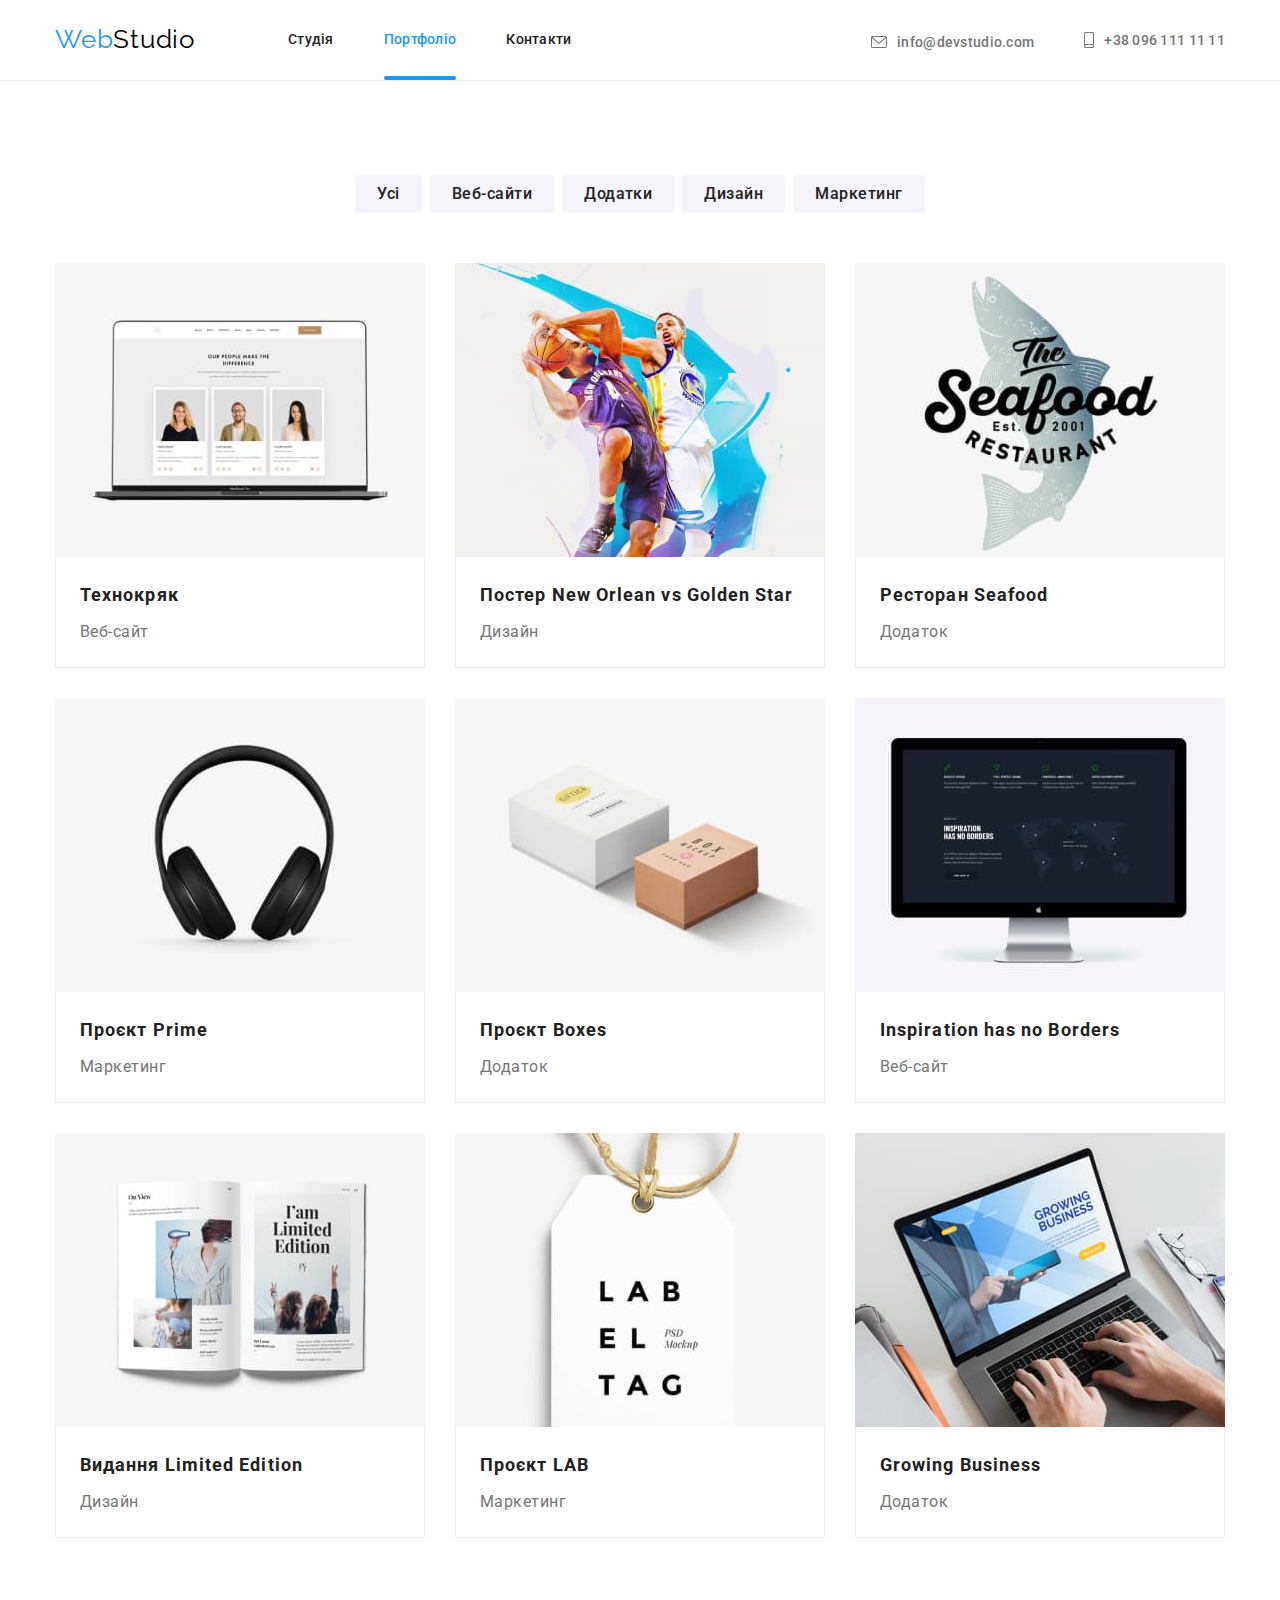
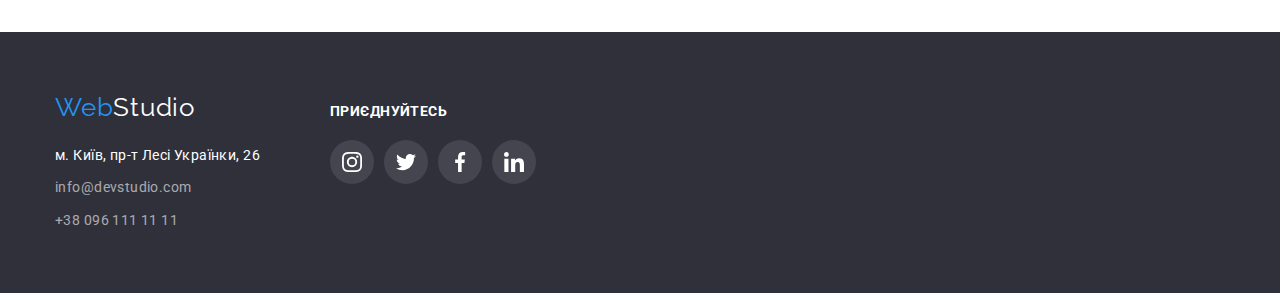
==== portfolio.html @ b08f2626 "Initial commit" ====
<!DOCTYPE html>
<html lang="uk">
  <head>
    <meta charset="UTF-8" />
    <meta http-equiv="X-UA-Compatible" content="IE=edge" />
    <meta name="viewport" content="width=device-width, initial-scale=1.0" />
    <title>Document</title>
    <link rel="preconnect" href="https://fonts.googleapis.com" />
    <link rel="preconnect" href="https://fonts.gstatic.com" crossorigin />
    <link rel="stylesheet" href="https://cdnjs.cloudflare.com/ajax/libs/modern-normalize/1.1.0/modern-normalize.min.css">
    <link
      href="https://fonts.googleapis.com/css2?family=Montserrat:wght@400;700&family=Raleway:wght@700&family=Roboto:wght@400;500;700;900&display=swap"
      rel="stylesheet"
    />
    <link rel="stylesheet" href="./css/styles.css" />
  </head>
  <body>
    <header class="header">
      <!-- Логотип текстом -->
      <div class="header-container container">
    
        <!-- Меню -->
        <nav class="nav-panel">
          <a href="./index.html" class="logo header-logo">Web<span class="studio-black">Studio</span></a>
          <ul class="site-nav">
            <li class="item">
              <a href="./index.html" class="link"><span>Студія</span></a>
            </li>
            <li class="item"><a href="./portfolio.html" class="link current">Портфоліо</a></li>
            <li class="item"><a href="Контакти" class="link">Контакти</a></li>
          </ul>
        </nav>
    
    
        <!-- Контакти -->
        <ul class="site-contacts">
          <li class="item">
            <a href="mailto:info@devstudio.com" class="contact link"><svg class="icon-contacts" width="16" height="12">
                <use href="./images/symbol-defs.svg#icon-envelope"></use>
              </svg>info@devstudio.com</a>
          </li>
          <li class="nav-item">
            <a href="tel:+380961111111" class="contact link">
              <svg class="icon-contacts" width="10" height="16">
                <use href="./images/symbol-defs.svg#icon-smartphone"></use>
              </svg>
              +38 096 111 11 11</a>
          </li>
        </ul>
      </div>
    </header>

    <main>
      <section class="section">
        <div class="container">
        <h1 class="visually-hidden">Наші роботи</h1>

        <!-- Кнопки -->
        <ul class="buttons list">
          <li class="item"><button type="button" class="btn">Усі</button></li>
          <li class="item"><button type="button" class="btn">Веб-сайти</button></li>
          <li class="item"><button type="button" class="btn">Додатки</button></li>
          <li class="item"><button type="button" class="btn">Дизайн</button></li>
          <li class="item"><button type="button" class="btn">Маркетинг</button></li>
        </ul>

        <!-- Приклади робіт -->
        <ul class="examples list">
          <li class="item">  
            <a href="Веб-сайт" class="decoration">
              <img
                src="./images/img-5.jpg"
                alt="Веб-сайт"
                width="370"
                height="294"/>
                <div class="overlay">
                <p class="overlay-text">Ресурс пропонує комплексні пропозиції з різним рівнем функціоналу та сервісів. 
                  Все це дозволить відвідувачу отримати вичерпні відомості про компанію чи 
                  приватну особу.</p>
                </div>
              <div class="wrapper">
              <h2 class="portfolio-title">Технокряк</h2>
              <p class="portfolio-text">Веб-сайт</p></div></a>
          </li>

          <li class="item">
            <a href="Дизайн" class="decoration">
              <img
                src="./images/img-6.jpg"
                alt="Дизайн"
                width="370"
                height="294"
              />
              <div class="overlay">
                <p class="overlay-text">Ресурс пропонує комплексні пропозиції з різним рівнем функціоналу та сервісів.
                  Все це дозволить відвідувачу отримати вичерпні відомості про компанію чи
                  приватну особу.</p>
              </div>
              <div class="wrapper">
              <h2 class="portfolio-title">Постер New Orlean vs Golden Star</h2>
              <p class="portfolio-text">Дизайн</p></div></a
            >
          </li>
          <li class="item">
            <a href="Додаток" class="decoration">
              <img
                src="./images/img-7.jpg"
                alt="Додаток"
                width="370"
                height="294"
              />
              <div class="overlay">
                <p class="overlay-text">Ресурс пропонує комплексні пропозиції з різним рівнем функціоналу та сервісів.
                  Все це дозволить відвідувачу отримати вичерпні відомості про компанію чи
                  приватну особу.</p>
              </div>
              <div class="wrapper">
              <h2 class="portfolio-title">Ресторан Seafood</h2>
              <p class="portfolio-text">Додаток</p></div></a
            >
          </li>
          <li class="item">
            <a href="Маркетинг" class="decoration">
              <img
                src="./images/img-8.jpg"
                alt="Маркетинг"
                width="370"
                height="294"
              />
              <div class="overlay">
                <p class="overlay-text">Ресурс пропонує комплексні пропозиції з різним рівнем функціоналу та сервісів.
                  Все це дозволить відвідувачу отримати вичерпні відомості про компанію чи
                  приватну особу.</p>
              </div>
              <div class="wrapper">
              <h2 class="portfolio-title">Проєкт Prime</h2>
              <p class="portfolio-text">Маркетинг</p></div></a
            >
          </li>
          <li class="item">
            <a href="Проєкт" class="decoration">
              <img
                src="./images/img-9.jpg"
                alt="Додаток"
                width="370"
                height="294"
              />
              <div class="overlay">
                <p class="overlay-text">Ресурс пропонує комплексні пропозиції з різним рівнем функціоналу та сервісів.
                  Все це дозволить відвідувачу отримати вичерпні відомості про компанію чи
                  приватну особу.</p>
              </div>
              <div class="wrapper">
              <h2 class="portfolio-title">Проєкт Boxes</h2>
              <p class="portfolio-text">Додаток</p></div></a
            >
          </li>
          <li class="item">
            <a href="Веб-сайт" class="decoration">
              <img
                src="./images/img-10.jpg"
                alt="Веб-сайт"
                width="370"
                height="294"
              />
              <div class="overlay">
                <p class="overlay-text">Ресурс пропонує комплексні пропозиції з різним рівнем функціоналу та сервісів.
                  Все це дозволить відвідувачу отримати вичерпні відомості про компанію чи
                  приватну особу.</p>
              </div>
              <div class="wrapper">
              <h2 class="portfolio-title">Inspiration has no Borders</h2>
              <p class="portfolio-text">Веб-сайт</p></div></a
            >
          </li>
          <li class="item">
            <a href="Дизайн" class="decoration">
              <img
                src="./images/img-11.jpg"
                alt="Дизайн"
                width="370"
                height="294"
              />
              <div class="overlay">
                <p class="overlay-text">Ресурс пропонує комплексні пропозиції з різним рівнем функціоналу та сервісів.
                  Все це дозволить відвідувачу отримати вичерпні відомості про компанію чи
                  приватну особу.</p>
              </div>
              <div class="wrapper">
              <h2 class="portfolio-title">Видання Limited Edition</h2>
              <p class="portfolio-text">Дизайн</p></div></a
            >
          </li>
          <li class="item">
            <a href="Маркетинг" class="decoration">
              <img
                src="./images/img-12.jpg"
                alt="Маркетинг"
                width="370"
                height="294"
              />
              <div class="overlay">
                <p class="overlay-text">Ресурс пропонує комплексні пропозиції з різним рівнем функціоналу та сервісів.
                  Все це дозволить відвідувачу отримати вичерпні відомості про компанію чи
                  приватну особу.</p>
              </div>
              <div class="wrapper">
              <h2 class="portfolio-title">Проєкт LAB</h2>
              <p class="portfolio-text">Маркетинг</p></div></a
            >
          </li>
          <li class="item">
            <a href="Додаток" class="decoration">
              <img
                src="./images/img-13.jpg"
                alt="Додаток"
                width="370"
                height="294"
              />
              <div class="overlay">
                <p class="overlay-text">Ресурс пропонує комплексні пропозиції з різним рівнем функціоналу та сервісів.
                  Все це дозволить відвідувачу отримати вичерпні відомості про компанію чи
                  приватну особу.</p>
              </div>
              <div class="wrapper">
              <h2 class="portfolio-title">Growing Business</h2>
              <p class="portfolio-text">Додаток</p></div></a>
          </li>
        </ul>
        </div>
      </section>
    </main>

<footer class="footer">
  <div class="footer-container container">

    <!-- Адреса та контакти -->
    <div class="adress-container">
      <a href="./index.html" class="logo">Web<span class="studio-white">Studio</span></a>
      <address>
        <ul class="footer-address">
          <li class="item">
            <a href="https://goo.gl/maps/tnvbLbT5n7H7hsr3A" target="_blank" rel="noreferrer noopener" class="address">м.
              Київ, пр-т Лесі Українки, 26</a>
          </li>
          <li class="item">
            <a href="mailto:info@devstudio.com" class="footer-contacts">info@devstudio.com</a>
          </li>
          <li class="item">
            <a href="tel:+380961111111" class="footer-contacts">+38 096 111 11 11</a>
          </li>
        </ul>
      </address>
    </div>
    <div class="footer-socials">
      <h3 class="footer-title title">приєднуйтесь</h3>
      <ul class="item-icon">
        <li><a class="icon-link" href="https://www.instagram.com" target="_blank" rel="noreferrer noopener">
            <svg class="icon" width="20" height="20">
              <use href="./images/symbol-defs.svg#icon-instagram"></use>
            </svg></a></li>
        <li><a class="icon-link" href="https://twitter.com">
            <svg class="icon" width="20" height="20">
              <use href="./images/symbol-defs.svg#icon-twitter"></use>
            </svg></a></li>
        <li><a class="icon-link" href="https://www.facebook.com"><svg class="icon" width="20" height="20">
              <use href="./images/symbol-defs.svg#icon-facebook"></use>
            </svg></a></li>
        <li><a class="icon-link" href="https://ua.linkedin.com"><svg class="icon" width="20" height="20">
              <use href="./images/symbol-defs.svg#icon-linkedin"></use>
            </svg></a></li>
      </ul>
    </div>
  </div>
</footer>
</body>
</html>
---- css/styles.css ----
:root {
  /* Кольори */
  --primary-text-color: #212121;
  --ordinary-text-color: #757575;
  --accent-color: #2196f3;
  --back-color: #ffffff;
  --studio-black: #000000;
  --back-section-color: #2f303a;
  --footer-contact-color: rgba(255, 255, 255, 0.6);
  --button-color: #f5f4fa;
  --wrapper-color: #eeeeee;
  --hero-button-bgcolor: #188ce8;
  --icons-color: #afb1b8;
  --text-area: rgba(117, 117, 117, 0.5);

  /* Анімація */
  --animation-orinary: 250ms;
  --cubic-ordinary: cubic-bezier(0.4, 0, 0.2, 1);
}

body {
  background-color: var(--back-color);
  color: var(--primary-text-color);
  font-family: Roboto, sans-serif;
  /* margin: 0; */
}

.container {
  width: 1200px;
  padding: 0 15px;
  margin: 0 auto;
}

/* Анулювання */

a {
  text-decoration: none;
  color: inherit;
}

ul,
ol {
  list-style: none;
  margin: 0;
  padding: 0;
}

img {
  display: block;
  max-width: 100%;
  height: auto;
}

button {
  font: inherit;
  border: none;
  padding: 0;
  background-color: transparent;
  cursor: pointer;
}

h1,
h2,
h3 {
  margin: 0;
}

p {
  margin: 0;
}

textarea {
  resize: none;
}

/* Хедер */

.header {
  border-bottom: 1px solid #ececec;
}

.header-container {
  display: flex;
  align-items: center;
}

.nav-panel {
  display: flex;
}

.link {
  display: block;
}

.site-contacts .link {
  display: flex;
  align-items: center;
}

.icon-contacts {
  fill: currentColor;
  margin-right: 10px;
}

/* Лого */

.logo {
  color: var(--accent-color);

  font-family: Raleway, sans-serif;
  font-size: 26px;
  line-height: 1.2;
  letter-spacing: 0.03em;

  text-decoration: none;
}

.header-logo {
  display: inline-block;
  padding-top: 24px;
  padding-bottom: 25px;
  margin-right: 93px;
}

.studio-black {
  color: var(--studio-black);
}

.studio-white {
  color: var(--back-color);
}

/* Меню */

.site-nav {
  display: flex;
}

.site-nav .link {
  position: relative;

  color: var(--primary-text-color);
  padding-top: 32px;
  padding-bottom: 32px;

  font-weight: 500;
  font-size: 14px;
  line-height: 1.14;
  letter-spacing: 0.02em;
  text-decoration: none;

  transition: color var(--animation-orinary) var(--cubic-ordinary);
}

.site-nav .link:hover,
.site-nav .link:focus {
  color: var(--accent-color);
}

.site-nav .link.current {
  color: var(--accent-color);
}

.nav-panel .link.current::after {
  content: "";

  position: absolute;

  display: block;
  width: 100%;
  height: 4px;
  background: #2196f3;
  border-radius: 2px;

  bottom: 0;
}

/* Контакти */

.site-contacts {
  display: flex;
  margin-left: auto;
  align-items: baseline;
  justify-content: center;
}

.site-contacts .link {
  padding-top: 32px;
  padding-bottom: 32px;
}

.site-nav .item:not(:last-child),
.site-contacts .item:not(:last-child) {
  margin-right: 50px;
}

.site-contacts .contact {
  color: var(--ordinary-text-color);
  text-decoration: none;

  font-weight: 500;
  font-size: 14px;
  line-height: 1.14px;
  letter-spacing: 0.02em;

  transition: color var(--animation-orinary) var(--cubic-ordinary);
}

.site-contacts .contact:hover,
.site-contacts .contact:focus {
  color: var(--accent-color);
}

/* Заголовки */

.features .title {
  color: var(--primary-text-color);
}

.section-title {
  font-size: 36px;
  line-height: 1.17;
  text-align: center;
  letter-spacing: 0.03em;

  margin-bottom: 50px;
}

.portfolio-title {
  color: var(--primary-text-color);
  font-size: 18px;
  line-height: 2;
  letter-spacing: 0.06em;
  margin-bottom: 4px;
}

.hero-title {
  color: var(--back-color);
  width: 696px;

  font-weight: 900;
  font-size: 44px;
  line-height: 1.36;
  letter-spacing: 0.06em;
  text-transform: uppercase;

  margin-left: auto;
  margin-right: auto;
  margin-bottom: 30px;
}

.feature-list .title,
.footer-socials .title,
.subscribe .title {
  font-size: 14px;
  line-height: 1.14;
  letter-spacing: 0.03em;
  text-transform: uppercase;

  margin-bottom: 10px;
}

.feature-list {
  display: flex;
}

/* Секції */

.advantages {
  padding-bottom: 47px;
}

.section {
  padding-top: 94px;
  padding-bottom: 94px;
}

/* Текст */

.main-text {
  color: var(--ordinary-text-color);

  font-size: 14px;
  line-height: calc(24 / 14);
  letter-spacing: 0.03em;
}

.promotion-text {
  color: var(--ordinary-text-color);

  font-size: 16px;
  line-height: 1.88;
  text-align: center;
  letter-spacing: 0.03em;

  margin-bottom: 16px;
}

.name-text {
  font-weight: 500;
  font-size: 16px;
  line-height: 1.19;
  text-align: center;
  letter-spacing: 0.03em;

  margin-bottom: 10px;
}

.hero-text {
  background-color: var(--back-section-color);
  text-align: center;
  padding: 200px 0;
}

.portfolio-text {
  color: var(--ordinary-text-color);

  font-size: 16px;
  line-height: 1.88;
  letter-spacing: 0.03em;
}

.visually-hidden {
  position: absolute;
  white-space: nowrap;
  width: 1px;
  height: 1px;
  overflow: hidden;
  border: 0;
  padding: 0;
  clip: rect(0 0 0 0);
  clip-path: inset(50%);
  margin: -1px;
}

/* Кнопки  */

.hero-button {
  color: var(--back-color);

  background-color: var(--accent-color);
  font-family: inherit;
  font-weight: 700;
  font-size: 16px;
  line-height: 1.88;
  letter-spacing: 0.06em;

  cursor: pointer;
  border-radius: 4px;
  padding: 10px 32px;

  filter: drop-shadow(0px 4px 4px rgba(0, 0, 0, 0.25));

  transition: background-color var(--animation-orinary) var(--cubic-ordinary);
}

.buttons .btn {
  color: var(--primary-text-color);
  background-color: var(--button-color);

  font-family: "Roboto";
  font-weight: 500;
  font-size: 16px;
  line-height: 1.63;
  text-align: center;
  letter-spacing: 0.03em;

  cursor: pointer;
  padding: 6px 22px;
  border-radius: 4px;

  transition: color var(--animation-orinary) var(--cubic-ordinary),
    background-color var(--animation-orinary) var(--cubic-ordinary),
    box-shadow var(--animation-orinary) var(--cubic-ordinary);
}

.buttons .btn:hover,
.buttons .btn:focus {
  color: var(--back-color);
  background-color: var(--accent-color);
  box-shadow: 0px 3px 1px rgba(0, 0, 0, 0.1), 0px 1px 2px rgba(0, 0, 0, 0.08),
    0px 2px 2px rgba(0, 0, 0, 0.12);
}

.buttons {
  display: flex;
  justify-content: center;
  margin-bottom: 50px;
}

.buttons .item:not(:last-child) {
  margin-right: 8px;
}

.hero-button:hover,
.hero-button:focus {
  background-color: var(--hero-button-bgcolor);
}

/* overlay */
.hero {
  height: 600px;
  max-width: 1600px;
  margin-left: auto;
  margin-right: auto;
  background-image: linear-gradient(
      rgba(47, 48, 58, 0.4),
      rgba(47, 48, 58, 0.4)
    ),
    url("../images/hero-background.jpg");
  background-repeat: no-repeat;
  background-size: cover;
  background-position: center;
  background-color: var(--back-section-color);
}

/* Переваги */

.feature-list .item:not(:last-child) {
  margin-right: 30px;
}

.feature-list .item {
  width: 270px;
}

.icons-wrapper {
  display: flex;
  justify-content: center;
  align-items: center;

  width: 270px;
  height: 120px;

  margin-bottom: 30px;
  background-color: var(--button-color);
  border-radius: 4px;
}

/* Діяльність */

.activity {
  display: flex;
  padding-top: 0;
}

.activity .item:not(:last-child) {
  margin-right: 30px;
}

.activity .item {
  position: relative;
  width: 370px;
  height: 294px;
}

.activity .title {
  display: block;
  position: absolute;
  width: 100%;
  bottom: 0;

  padding-top: 27px;
  padding-bottom: 27px;
  margin-bottom: 0;

  color: var(--back-color);
  background: rgba(47, 48, 58, 0.8);

  font-size: 14px;
  text-align: center;
  text-transform: uppercase;
}

/* Команда */

.our-team {
  background-color: var(--button-color);
}

.employee {
  background-color: var(--back-color);
  box-shadow: 0px 1px 3px rgba(0, 0, 0, 0.12), 0px 1px 1px rgba(0, 0, 0, 0.14),
    0px 2px 1px rgba(0, 0, 0, 0.2);
}

.team-list {
  display: flex;
}

.team-list .employee:not(:last-child) {
  margin-right: 30px;
}

.cards-bottom {
  padding-top: 30px;
  padding-bottom: 30px;
}

.item-icon {
  display: flex;
  max-width: 270px;
  gap: 10px;
  justify-content: center;
  align-items: center;
}

.icon {
  fill: var(--icons-color);
  transition: fill var(--animation-orinary) var(--cubic-ordinary);
}

.icon-link:hover,
.icon-link:focus {
  background-color: var(--accent-color);
}

.icon-link:hover > .icon,
.icon-link:focus > .icon {
  fill: var(--back-color);
}

.icon-link {
  width: 44px;
  height: 44px;
  border-radius: 50%;
  display: flex;
  align-items: center;
  justify-content: center;

  transition: background-color var(--animation-orinary) var(--cubic-ordinary);
}

/* Приклади робіт  */

.examples {
  display: flex;
  flex-wrap: wrap;
  gap: 30px;
}

.examples .item {
  flex-basis: calc((100% - 60px) / 3);
}

.wrapper {
  z-index: 10;
  position: relative;
  background: white;

  padding: 20px 24px;
  border-right: 1px solid var(--wrapper-color);
  border-bottom: 1px solid var(--wrapper-color);
  border-left: 1px solid var(--wrapper-color);
}

.decoration {
  position: relative;
  overflow: hidden;
  display: block;
  outline: transparent;

  transition-property: transform, box-shadow;
  transition-timing-function: var(--cubic-ordinary);
  transition-duration: var(--animation-orinary);
}

.decoration:hover,
.decoration:focus {
  box-shadow: 0px 1px 1px rgba(0, 0, 0, 0.12), 0px 4px 4px rgba(0, 0, 0, 0.06),
    1px 4px 6px rgba(0, 0, 0, 0.16);
}

.overlay {
  position: absolute;

  top: 0;
  left: 0;
  width: 100%;
  height: 100%;

  background: rgba(33, 150, 243, 0.9);
  padding: 63px 24px;

  transform: translateY(100%);
  transition: transform var(--animation-orinary) var(--cubic-ordinary);
}

.decoration:hover .overlay,
.decoration:focus .overlay {
  transform: translateY(0);
}

.overlay-text {
  font-size: 18px;
  line-height: 1.56;
  letter-spacing: 0.03em;
  color: #ffffff;
}

/* Наші клієнти */

.regular-customers {
  display: flex;
  justify-content: center;
  gap: 30px;
}

.clients-link {
  display: flex;
  justify-content: center;
  align-items: center;
  width: 170px;
  height: 92px;

  border: solid 1px var(--icons-color);
  border-radius: 4px;

  outline: transparent;

  transition: border-color var(--animation-orinary) var(--cubic-ordinary);
}

.clients-link:hover,
.clients-link:focus {
  border-color: var(--accent-color);
}

.clients-link:hover > .icon,
.clients-link:focus > .icon {
  fill: var(--accent-color);
}

/* Футер */

.footer {
  padding-top: 60px;
  padding-bottom: 60px;
  background-color: var(--back-section-color);
}

.address {
  color: var(--back-color);

  font-style: normal;
  font-size: 14px;
  line-height: 1.7;
  letter-spacing: 0.03em;

  text-decoration: none;
}

.footer-contacts {
  color: var(--footer-contact-color);

  font-style: normal;
  font-size: 14px;
  line-height: 1.7;
  letter-spacing: 0.03em;

  text-decoration: none;
  transition: color var(--animation-orinary) var(--cubic-ordinary);
}

.footer-contacts:hover,
.footer-contacts:focus {
  color: var(--accent-color);
}

.footer .logo {
  display: inline-block;
  margin-bottom: 20px;
}

.footer-address .item:not(:last-child) {
  margin-bottom: 9px;
}
.footer-container {
  display: flex;
  align-items: baseline;
}

.adress-container {
  margin-right: 70px;
}

.footer .title {
  color: var(--back-color);
  margin-bottom: 20px;
}

.footer .item-icon {
  display: flex;
}

.footer .item-icon:not(:last-child) {
  margin-right: 10px;
}

.footer-socials .icon-link {
  border-radius: 50%;
  background: rgba(255, 255, 255, 0.1);
}

.footer-socials .icon {
  fill: var(--back-color);
}
.footer-socials .icon-link:hover,
.footer-socials .icon-link:focus {
  background-color: var(--accent-color);
}

/* Модальне вікно */

.backdrop {
  position: fixed;
  top: 0;
  left: 0;
  width: 100%;
  height: 100%;

  transition: opacity var(--animation-orinary),
    visibility var(--animation-orinary);

  background-color: rgba(0, 0, 0, 0.5);
}

.backdrop.is-hidden {
  opacity: 0;
  visibility: hidden;
  pointer-events: none;
}

.modal {
  position: absolute;
  top: 50%;
  left: 50%;
  transform: translateX(-50%) translateY(-50%);
  padding: 40px;

  width: 528px;
  height: 581px;
  background-color: var(--back-color);
  box-shadow: 0px 1px 3px rgba(0, 0, 0, 0.12), 0px 1px 1px rgba(0, 0, 0, 0.14),
    0px 2px 1px rgba(0, 0, 0, 0.2);
  border-radius: 4px;

  transition: opacity var(--animation-orinary) ease-in var(--animation-orinary),
    transform 400ms ease-in var(--animation-orinary);
}

.backdrop.is-hidden .modal {
  opacity: 0;
  transform: translateX(-50%) translateY(-50%);
}

.modal-close {
  transition: fill var(--animation-orinary) var(--cubic-ordinary);
}

.modal-close:hover,
.modal-close:focus {
  fill: var(--accent-color);
}

.modal-btn {
  position: absolute;
  top: 8px;
  right: 8px;

  display: flex;
  align-items: center;
  justify-content: center;

  width: 30px;
  height: 30px;
  padding: 0;

  border: 1px solid rgba(0, 0, 0, 0.1);
  border-radius: 50%;
  background-color: transparent;
}

.modal-title {
  display: block;
  font-weight: 700;
  font-size: 20px;
  line-height: calc(23 / 20);
  text-align: center;
  letter-spacing: 0.03em;

  margin-bottom: 12px;
}

.modal-label {
  display: flex;
  flex-direction: column;
  gap: 4px;
  position: relative;
}

.modal-label:not(:last-child) {
  margin-bottom: 10px;
}

.modal-label > input,
.modal-label > textarea {
  border: 1px solid rgba(33, 33, 33, 0.2);
  border-radius: 4px;
}

.modal-label > input {
  position: relative;
  padding-top: 10px;
  padding-bottom: 10px;
  padding-left: 34px;
  padding-right: 4px;

  transition: border-color var(--animation-orinary) var(--cubic-ordinary),
    fill var(--animation-orinary) var(--cubic-ordinary);
}

.modal-comment {
  font-size: 12px;
  line-height: calc(14 / 12);
  letter-spacing: 0.01em;
  color: var(--ordinary-text-color);
}

.modal-label > textarea::placeholder {
  font-size: 12px;
  line-height: calc(14 / 12);
  letter-spacing: 0.01em;

  color: var(--text-area);
}

.modal-label > textarea {
  padding: 12px 16px;
  width: 100%;
  height: 120px;
  margin-bottom: 20px;

  transition: border-color var(--animation-orinary) var(--cubic-ordinary);
}

.modal-icon {
  position: absolute;
  left: 12px;
  top: 50%;
  z-index: 10;

  transition: fill var(--animation-orinary) var(--cubic-ordinary);
}

.modal-label > input:hover,
.modal-label > input:focus {
  outline: transparent;
  border-color: var(--accent-color);
}

.modal-label > input:hover + .modal-icon,
.modal-label > input:focus + .modal-icon {
  fill: var(--accent-color);
}

.modal-label > textarea:hover,
.modal-label > textarea:focus {
  outline: transparent;
  border-color: var(--accent-color);
}

.modal-form-agreement {
  display: flex;
  justify-content: center;
  align-items: center;
  gap: 7px;
}

.modal-form-checkbox {
  appearance: none;
  width: 16px;
  height: 15px;
  color: var(--primary-text-color);

  border: 2px solid;
  border-radius: 2px;
  cursor: pointer;

  transition: color var(--animation-orinary) var(--cubic-ordinary),
    background-color var(--animation-orinary) var(--cubic-ordinary);
}

.modal-form-checkbox:checked {
  border-color: var(--accent-color);
  background-color: var(--accent-color);

  transition: border-color var(--animation-orinary) var(--cubic-ordinary),
    background-color var(--animation-orinary) var(--cubic-ordinary);
}

.modal-form-descr {
  color: var(--ordinary-text-color);
  font-size: 14px;
  line-height: calc(24 / 14);
  letter-spacing: 0.03em;
}

.modal-form-link {
  color: var(--accent-color);
  text-decoration: underline;
}

.checkbox-wrap {
  position: relative;
}

.checkbox-icon {
  position: absolute;
  top: 4px;
  left: 3px;
}

.modal-button {
  display: block;
  margin-left: auto;
  margin-right: auto;
  margin-top: 20px;
  padding-left: 52px;
  padding-right: 52px;
}

/* Підписатися */

.subscribe {
  margin-left: auto;
}

.subscribe-button {
  position: relative;
  padding-top: 10px;
  padding-bottom: 10px;
  padding-left: 28px;
  padding-right: 62px;
}

.subscribe-icon {
  position: absolute;
  top: 13px;
  left: 148px;
}

.email-line {
  padding: 15px 16px;
  outline: transparent;
  background-color: var(--back-section-color);

  width: 358px;
  height: 50px;

  border: 1px solid rgba(255, 255, 255, 0.3);
  filter: drop-shadow(0px 4px 4px rgba(0, 0, 0, 0.15));
  border-radius: 4px;

  margin-right: 12px;

  transition: border-color var(--animation-orinary) var(--cubic-ordinary);
}

.email-line:hover,
.email-line:focus {
  border-color: var(--accent-color);
  outline: 1px solid transparent;
  color: rgba(255, 255, 255, 0.6);
}
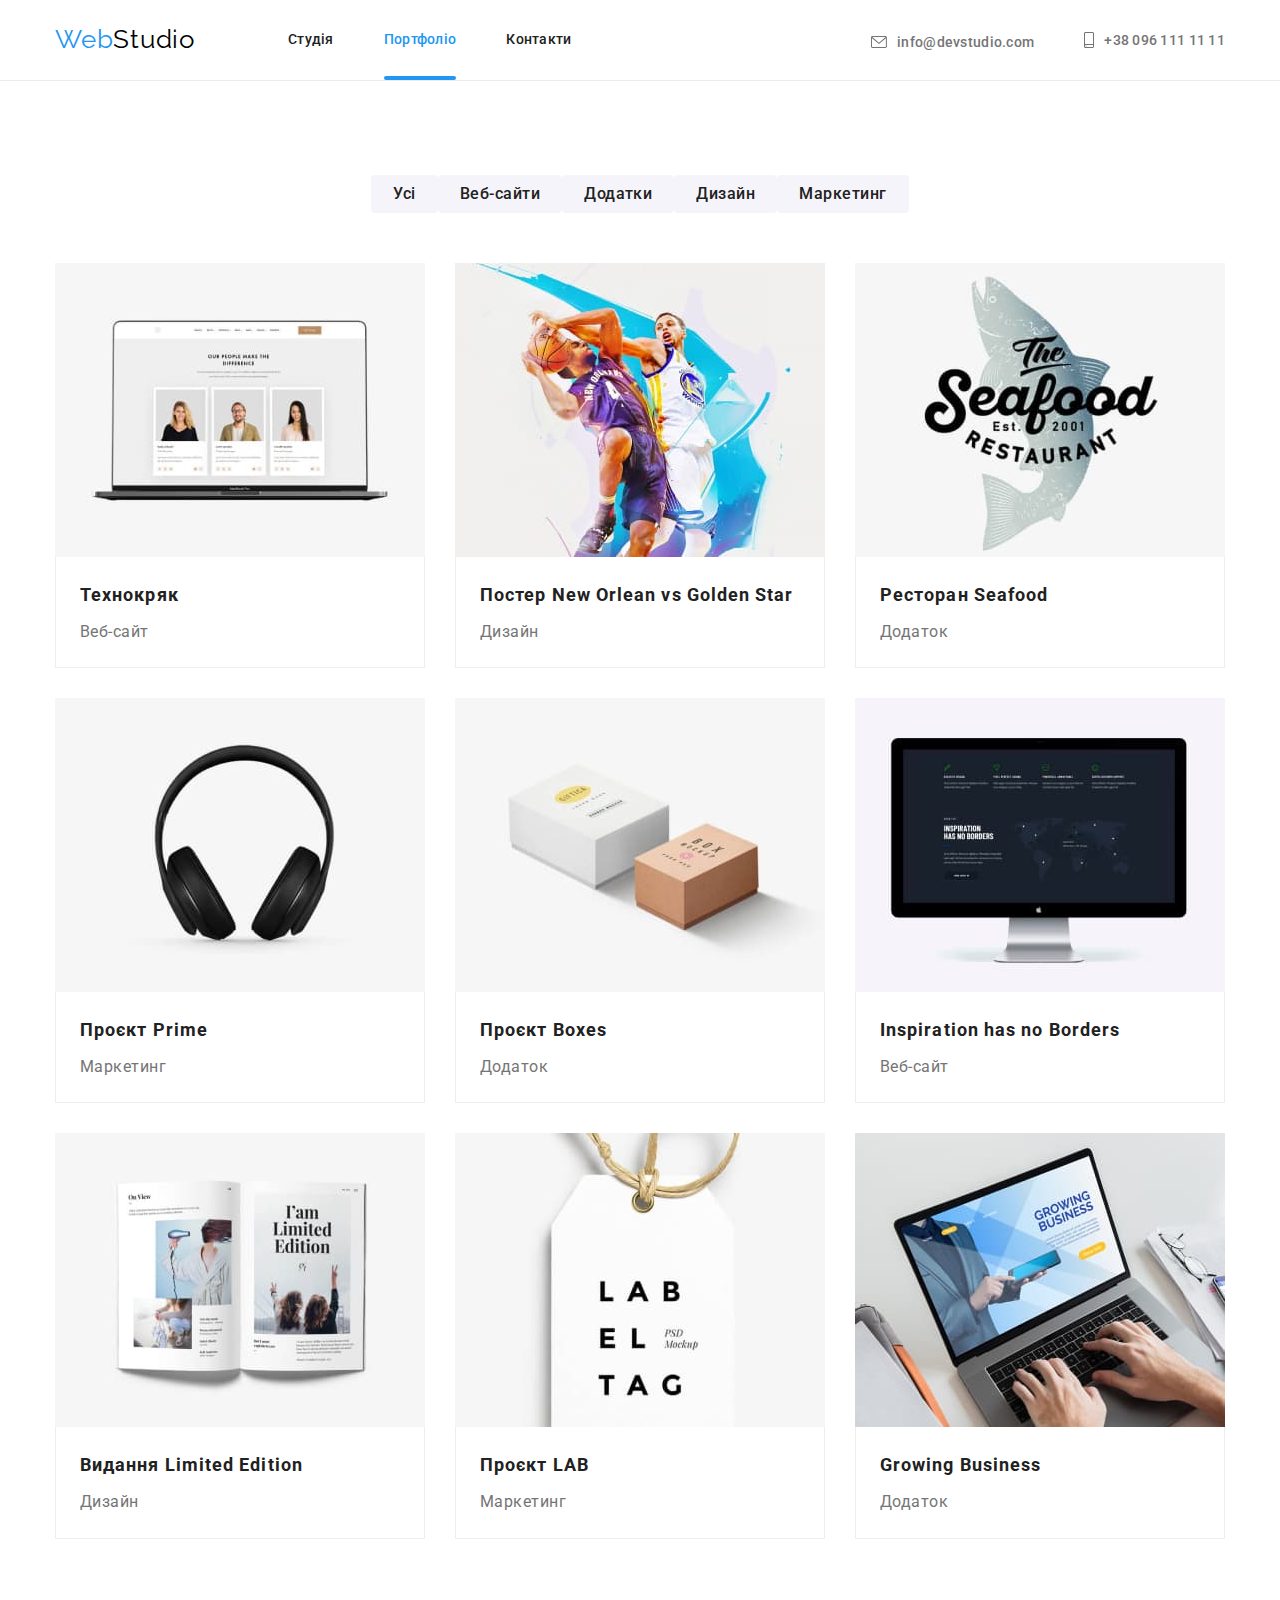
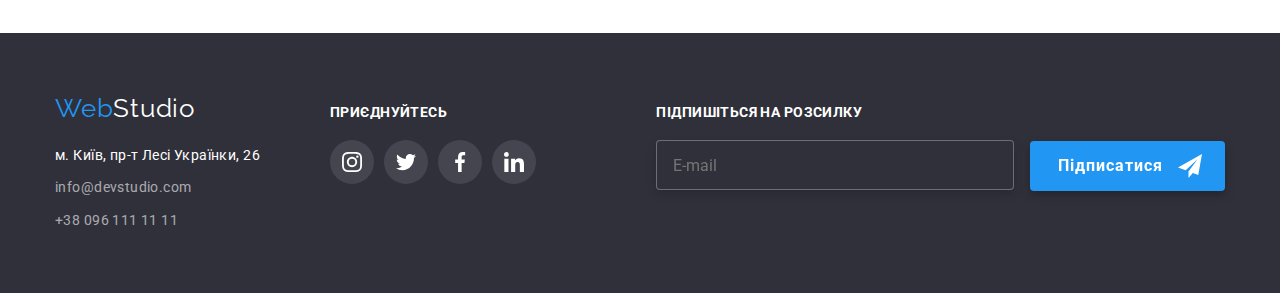
==== commit a577fca7: "drafthw7" ====
--- a/portfolio.html
+++ b/portfolio.html
@@ -17,38 +17,37 @@
   <body>
     <header class="header">
       <!-- Логотип текстом -->
-      <div class="header-container container">
+      <div class="header__container container">
     
-        <!-- Меню -->
-        <nav class="nav-panel">
-          <a href="./index.html" class="logo header-logo">Web<span class="studio-black">Studio</span></a>
-          <ul class="site-nav">
-            <li class="item">
-              <a href="./index.html" class="link"><span>Студія</span></a>
-            </li>
-            <li class="item"><a href="./portfolio.html" class="link current">Портфоліо</a></li>
-            <li class="item"><a href="Контакти" class="link">Контакти</a></li>
-          </ul>
-        </nav>
-    
-    
-        <!-- Контакти -->
-        <ul class="site-contacts">
-          <li class="item">
-            <a href="mailto:info@devstudio.com" class="contact link"><svg class="icon-contacts" width="16" height="12">
-                <use href="./images/symbol-defs.svg#icon-envelope"></use>
-              </svg>info@devstudio.com</a>
-          </li>
-          <li class="nav-item">
-            <a href="tel:+380961111111" class="contact link">
-              <svg class="icon-contacts" width="10" height="16">
-                <use href="./images/symbol-defs.svg#icon-smartphone"></use>
-              </svg>
-              +38 096 111 11 11</a>
-          </li>
-        </ul>
-      </div>
-    </header>
+  <!-- Меню -->
+     <nav class="nav">
+      <a href="./index.html" class="header__logo logo">Web<span class="logo__color">Studio</span></a>
+        <ul class="nav__list">
+         <li class="nav__item">
+          <a href="./index.html" class="nav__link"><span>Студія</span></a>
+          </li>
+          <li class="nav__item"><a href="./portfolio.html" class="nav__link nav__link--current">Портфоліо</a></li>
+         <li class="nav__item"><a href="Контакти" class="nav__link">Контакти</a></li>
+        </ul>
+      </nav>
+            
+            
+     <!-- Контакти -->
+      <ul class="nav__contacts">
+         <li class="nav__item">
+           <a href="mailto:info@devstudio.com" class="nav__link nav__link--text"><svg class="nav__icon" width="16" height="12">
+             <use href="./images/symbol-defs.svg#icon-envelope"></use>
+               </svg>info@devstudio.com</a>
+         </li>
+         <li class="nav-item">
+           <a href="tel:+380961111111" class="nav__link nav__link--text">
+             <svg class="nav__icon" width="10" height="16">
+              <use href="./images/symbol-defs.svg#icon-smartphone"></use></svg>
+                  +38 096 111 11 11</a>
+         </li>
+         </ul>
+         </div>
+         </header>
 
     <main>
       <section class="section">
@@ -233,25 +232,25 @@
 
 <footer class="footer">
   <div class="footer-container container">
-
     <!-- Адреса та контакти -->
     <div class="adress-container">
       <a href="./index.html" class="logo">Web<span class="studio-white">Studio</span></a>
       <address>
         <ul class="footer-address">
-          <li class="item">
+          <li class="nav__item">
             <a href="https://goo.gl/maps/tnvbLbT5n7H7hsr3A" target="_blank" rel="noreferrer noopener" class="address">м.
               Київ, пр-т Лесі Українки, 26</a>
           </li>
-          <li class="item">
+          <li class="nav__item">
             <a href="mailto:info@devstudio.com" class="footer-contacts">info@devstudio.com</a>
           </li>
-          <li class="item">
+          <li class="nav__item">
             <a href="tel:+380961111111" class="footer-contacts">+38 096 111 11 11</a>
           </li>
         </ul>
       </address>
     </div>
+
     <div class="footer-socials">
       <h3 class="footer-title title">приєднуйтесь</h3>
       <ul class="item-icon">
@@ -271,6 +270,17 @@
             </svg></a></li>
       </ul>
     </div>
+    <div class="subscribe">
+      <h3 class="title">Підпишіться на розсилку</h3>
+      <form>
+        <input class="email-line" type="email" placeholder="E-mail">
+        <button class="hero__button subscribe-button" type="submit">Підписатися
+          <svg class="subscribe-icon" width="24" height="24">
+            <use href="./images/symbol-defs.svg#icon-icon-send"></use>
+          </svg>
+        </button>
+      </form>
+    </div>
   </div>
 </footer>
 </body>
--- a/css/styles.css
+++ b/css/styles.css
@@ -79,25 +79,25 @@
   border-bottom: 1px solid #ececec;
 }
 
-.header-container {
+.header__container {
   display: flex;
   align-items: center;
 }
 
-.nav-panel {
-  display: flex;
-}
-
-.link {
+.nav {
+  display: flex;
+}
+
+.nav__link {
   display: block;
 }
 
-.site-contacts .link {
+.nav__contacts .nav__link {
   display: flex;
   align-items: center;
 }
 
-.icon-contacts {
+.nav__icon {
   fill: currentColor;
   margin-right: 10px;
 }
@@ -115,14 +115,14 @@
   text-decoration: none;
 }
 
-.header-logo {
+.header__logo {
   display: inline-block;
   padding-top: 24px;
   padding-bottom: 25px;
   margin-right: 93px;
 }
 
-.studio-black {
+.logo__color {
   color: var(--studio-black);
 }
 
@@ -132,11 +132,11 @@
 
 /* Меню */
 
-.site-nav {
-  display: flex;
-}
-
-.site-nav .link {
+.nav__list {
+  display: flex;
+}
+
+.nav__list .nav__link {
   position: relative;
 
   color: var(--primary-text-color);
@@ -152,16 +152,16 @@
   transition: color var(--animation-orinary) var(--cubic-ordinary);
 }
 
-.site-nav .link:hover,
-.site-nav .link:focus {
+.nav__list .nav__link:hover,
+.nav__list .nav__link:focus {
   color: var(--accent-color);
 }
 
-.site-nav .link.current {
+.nav__list .nav__link--current {
   color: var(--accent-color);
 }
 
-.nav-panel .link.current::after {
+.nav .nav__link--current::after {
   content: "";
 
   position: absolute;
@@ -177,24 +177,24 @@
 
 /* Контакти */
 
-.site-contacts {
+.nav__contacts {
   display: flex;
   margin-left: auto;
   align-items: baseline;
   justify-content: center;
 }
 
-.site-contacts .link {
+.nav__contacts .nav__link {
   padding-top: 32px;
   padding-bottom: 32px;
 }
 
-.site-nav .item:not(:last-child),
-.site-contacts .item:not(:last-child) {
+.nav__list .nav__item:not(:last-child),
+.nav__contacts .nav__item:not(:last-child) {
   margin-right: 50px;
 }
 
-.site-contacts .contact {
+.nav__contacts .nav__link--text {
   color: var(--ordinary-text-color);
   text-decoration: none;
 
@@ -206,8 +206,8 @@
   transition: color var(--animation-orinary) var(--cubic-ordinary);
 }
 
-.site-contacts .contact:hover,
-.site-contacts .contact:focus {
+.nav__contacts .nav__link--text:hover,
+.nav__contacts .nav__link--text:focus {
   color: var(--accent-color);
 }
 
@@ -217,7 +217,8 @@
   color: var(--primary-text-color);
 }
 
-.section-title {
+.section-title,
+.activity__title {
   font-size: 36px;
   line-height: 1.17;
   text-align: center;
@@ -234,7 +235,7 @@
   margin-bottom: 4px;
 }
 
-.hero-title {
+.hero__title {
   color: var(--back-color);
   width: 696px;
 
@@ -249,7 +250,7 @@
   margin-bottom: 30px;
 }
 
-.feature-list .title,
+.advantages__list .title,
 .footer-socials .title,
 .subscribe .title {
   font-size: 14px;
@@ -260,7 +261,7 @@
   margin-bottom: 10px;
 }
 
-.feature-list {
+.advantages__list {
   display: flex;
 }
 
@@ -277,7 +278,7 @@
 
 /* Текст */
 
-.main-text {
+.advantages__desc {
   color: var(--ordinary-text-color);
 
   font-size: 14px;
@@ -306,7 +307,7 @@
   margin-bottom: 10px;
 }
 
-.hero-text {
+.hero--style {
   background-color: var(--back-section-color);
   text-align: center;
   padding: 200px 0;
@@ -320,7 +321,8 @@
   letter-spacing: 0.03em;
 }
 
-.visually-hidden {
+.visually-hidden,
+.advantages__title--hidden {
   position: absolute;
   white-space: nowrap;
   width: 1px;
@@ -335,7 +337,7 @@
 
 /* Кнопки  */
 
-.hero-button {
+.hero__button {
   color: var(--back-color);
 
   background-color: var(--accent-color);
@@ -388,12 +390,12 @@
   margin-bottom: 50px;
 }
 
-.buttons .item:not(:last-child) {
+.buttons .nav__item:not(:last-child) {
   margin-right: 8px;
 }
 
-.hero-button:hover,
-.hero-button:focus {
+.hero__button:hover,
+.hero__button:focus {
   background-color: var(--hero-button-bgcolor);
 }
 
@@ -416,15 +418,15 @@
 
 /* Переваги */
 
-.feature-list .item:not(:last-child) {
+.advantages__list .advantages__item:not(:last-child) {
   margin-right: 30px;
 }
 
-.feature-list .item {
+.advantages__list .advantages__item {
   width: 270px;
 }
 
-.icons-wrapper {
+.advantages__icon {
   display: flex;
   justify-content: center;
   align-items: center;
@@ -439,16 +441,17 @@
 
 /* Діяльність */
 
-.activity {
+.activity,
+.activity__list {
   display: flex;
   padding-top: 0;
 }
 
-.activity .item:not(:last-child) {
+.activity__item:not(:last-child) {
   margin-right: 30px;
 }
 
-.activity .item {
+.activity__item {
   position: relative;
   width: 370px;
   height: 294px;
@@ -539,7 +542,7 @@
   gap: 30px;
 }
 
-.examples .item {
+.examples .nav__item {
   flex-basis: calc((100% - 60px) / 3);
 }
 
@@ -672,7 +675,7 @@
   margin-bottom: 20px;
 }
 
-.footer-address .item:not(:last-child) {
+.footer-address .nav__item:not(:last-child) {
   margin-bottom: 9px;
 }
 .footer-container {
@@ -739,7 +742,6 @@
   padding: 40px;
 
   width: 528px;
-  height: 581px;
   background-color: var(--back-color);
   box-shadow: 0px 1px 3px rgba(0, 0, 0, 0.12), 0px 1px 1px rgba(0, 0, 0, 0.14),
     0px 2px 1px rgba(0, 0, 0, 0.2);
@@ -755,6 +757,7 @@
 }
 
 .modal-close {
+  outline: transparent;
   transition: fill var(--animation-orinary) var(--cubic-ordinary);
 }
 
@@ -913,12 +916,14 @@
 
 .checkbox-wrap {
   position: relative;
+  display: inline-flex;
 }
 
 .checkbox-icon {
   position: absolute;
-  top: 4px;
-  left: 3px;
+  top: 50%;
+  left: 50%;
+  transform: translate(-50%, -50%);
 }
 
 .modal-button {
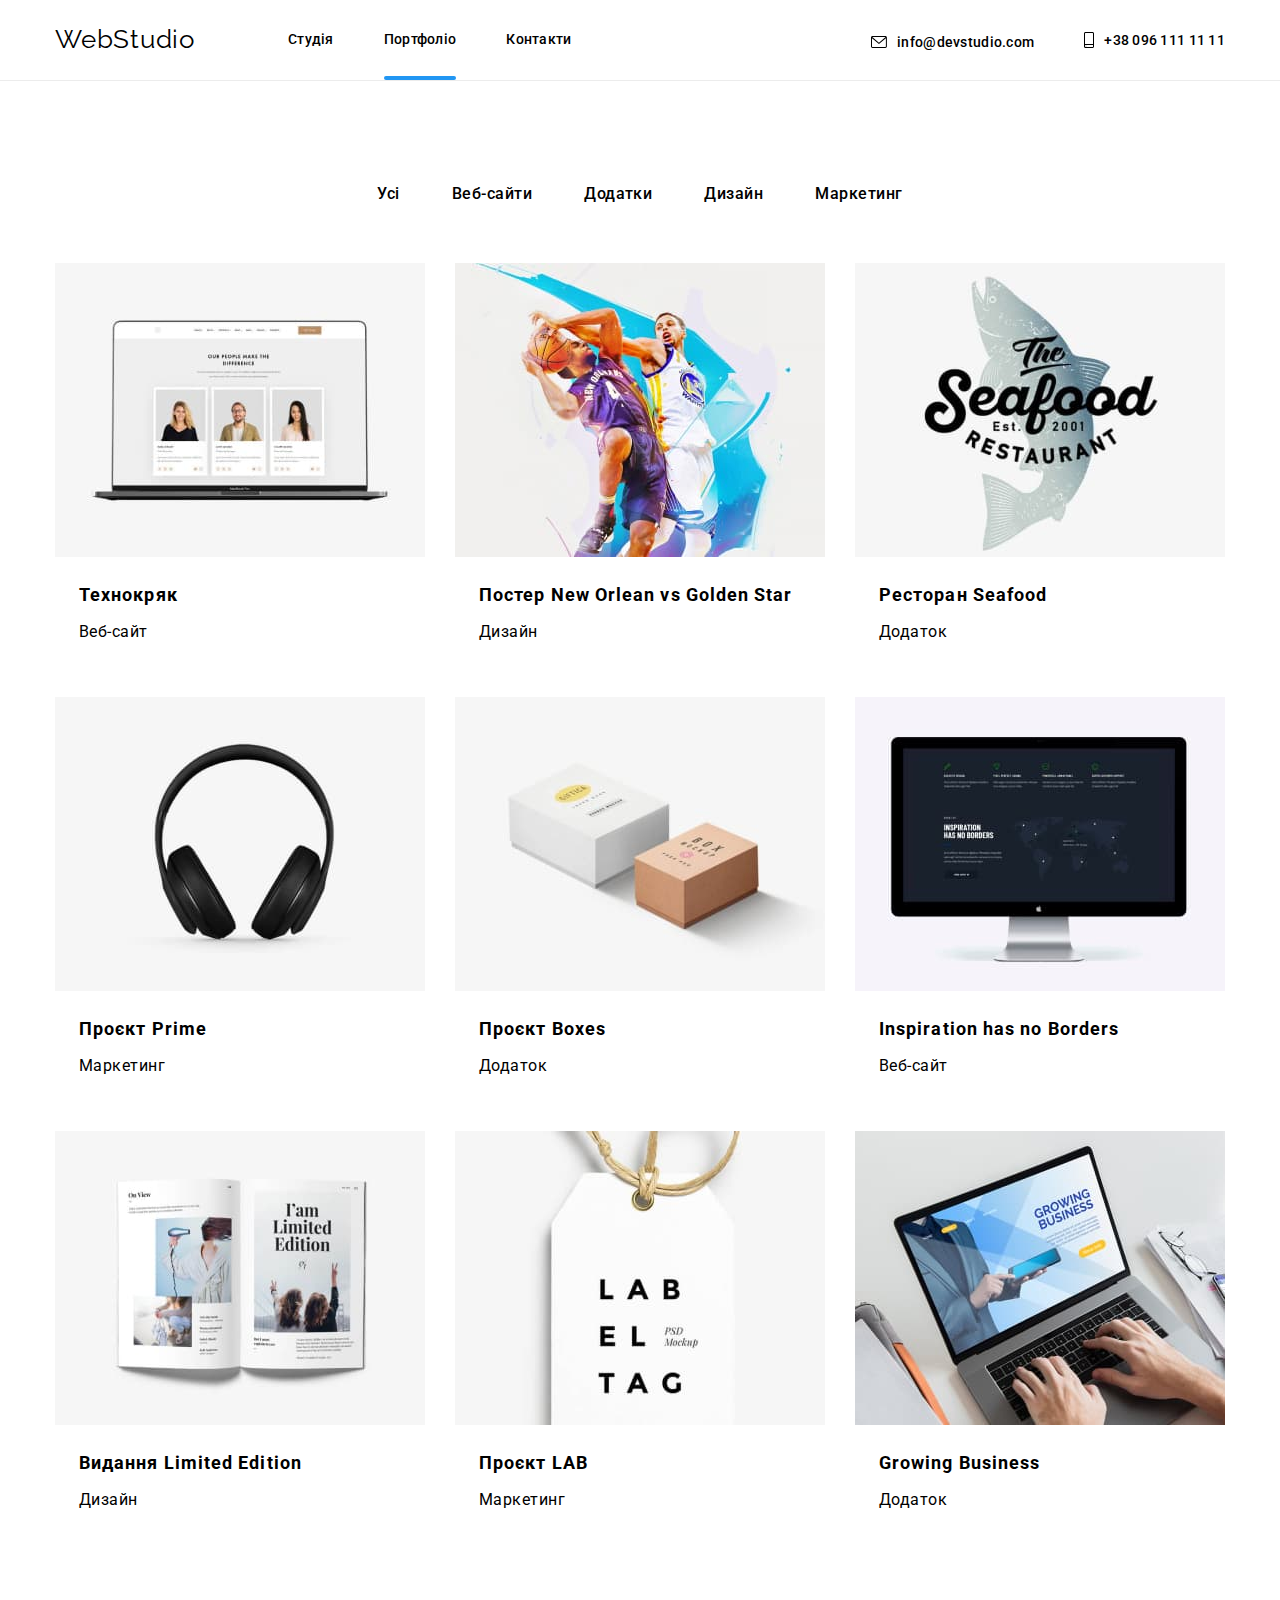
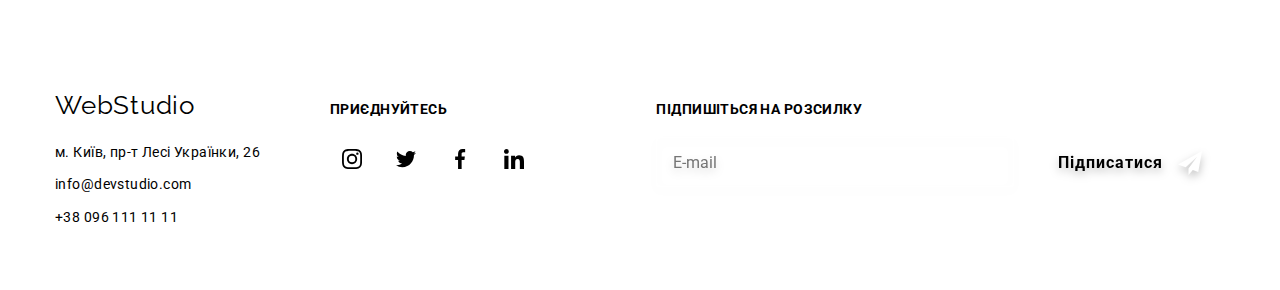
==== commit a80836eb: "drafthw7.2" ====
--- a/portfolio.html
+++ b/portfolio.html
@@ -12,6 +12,7 @@
       href="https://fonts.googleapis.com/css2?family=Montserrat:wght@400;700&family=Raleway:wght@700&family=Roboto:wght@400;500;700;900&display=swap"
       rel="stylesheet"
     />
+    <link rel="stylesheet" href="./css/main.min.css">
     <link rel="stylesheet" href="./css/styles.css" />
   </head>
   <body>
--- a/css/main.min.css
+++ b/css/main.min.css
@@ -0,0 +1 @@
+body{background-color:tomato}/*# sourceMappingURL=main.min.css.map */--- a/css/styles.css
+++ b/css/styles.css
@@ -1,5 +1,5 @@
-:root {
-  /* Кольори */
+/* :root {
+   Кольори 
   --primary-text-color: #212121;
   --ordinary-text-color: #757575;
   --accent-color: #2196f3;
@@ -13,10 +13,10 @@
   --icons-color: #afb1b8;
   --text-area: rgba(117, 117, 117, 0.5);
 
-  /* Анімація */
+   Анімація 
   --animation-orinary: 250ms;
   --cubic-ordinary: cubic-bezier(0.4, 0, 0.2, 1);
-}
+} */
 
 body {
   background-color: var(--back-color);
@@ -390,7 +390,8 @@
   margin-bottom: 50px;
 }
 
-.buttons .nav__item:not(:last-child) {
+.buttons .nav__item:not(:last-child),
+.buttons .item:not(:last-child) {
   margin-right: 8px;
 }
 
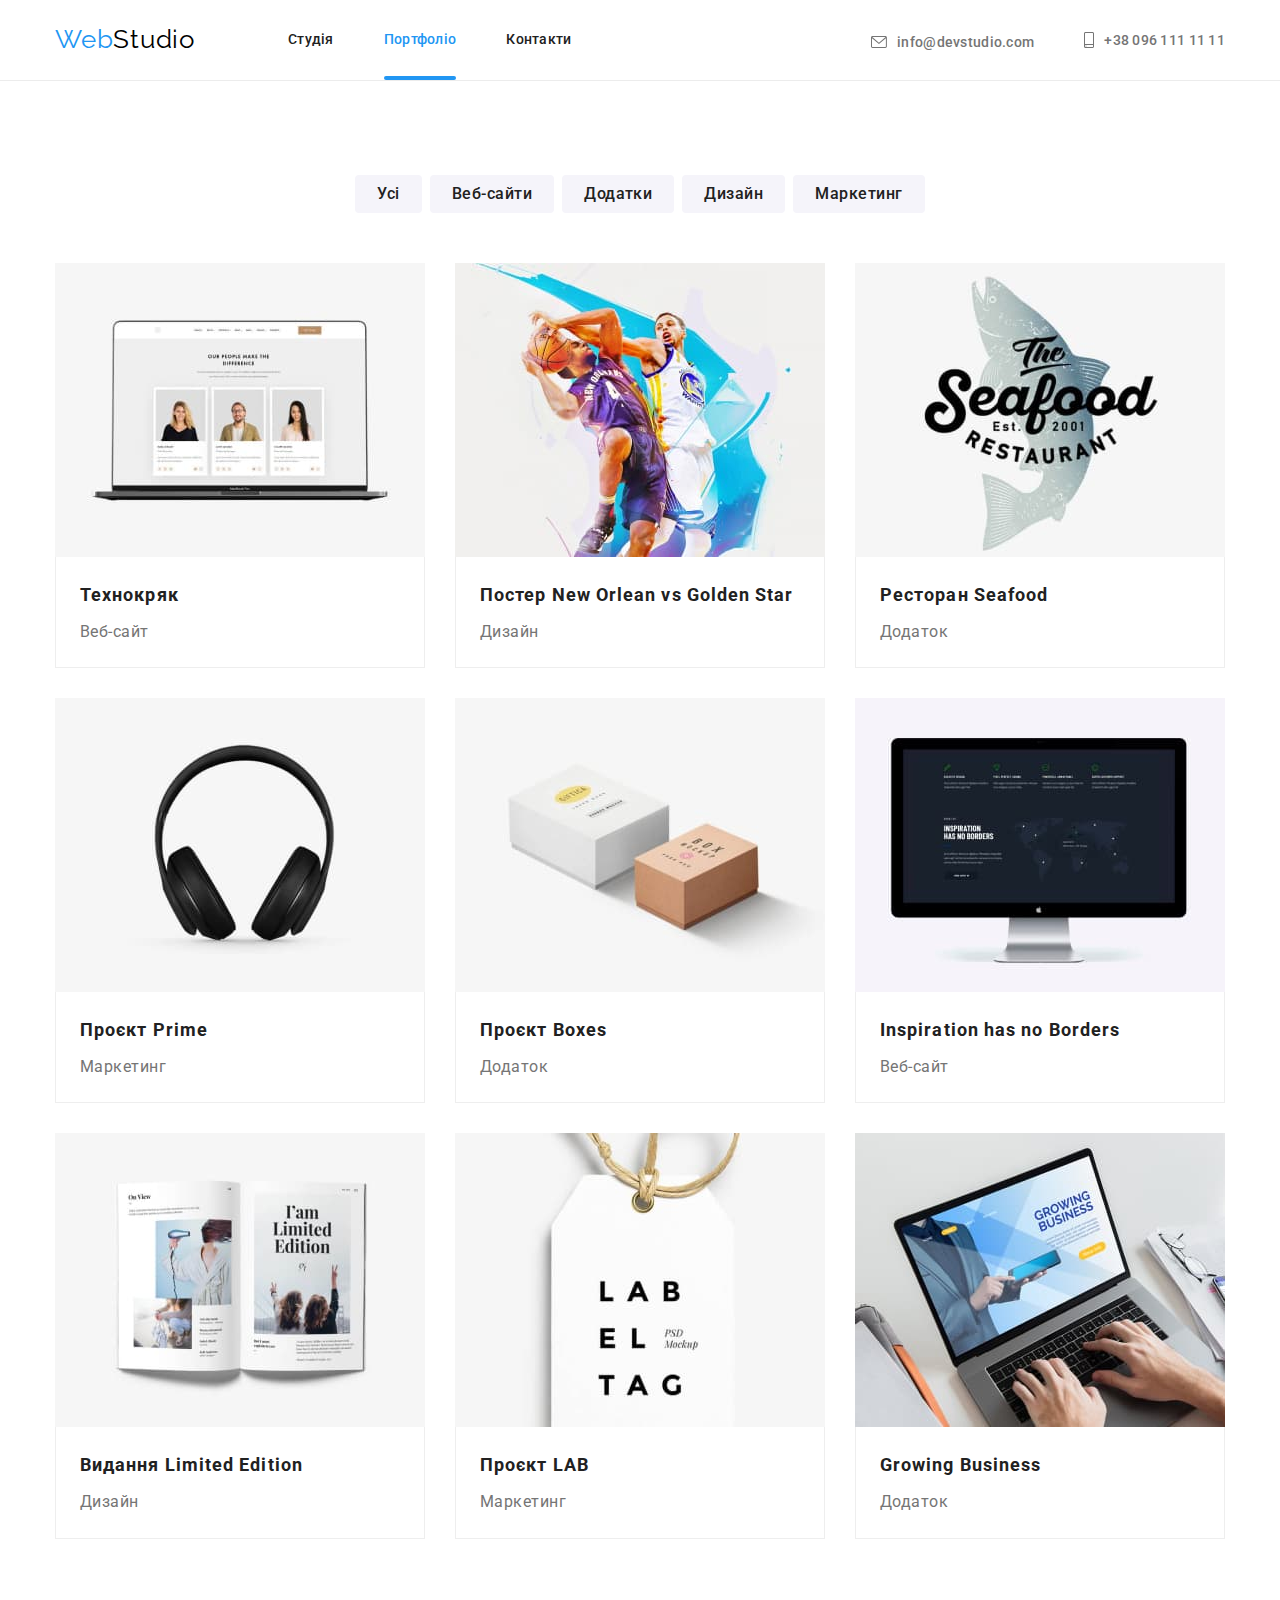
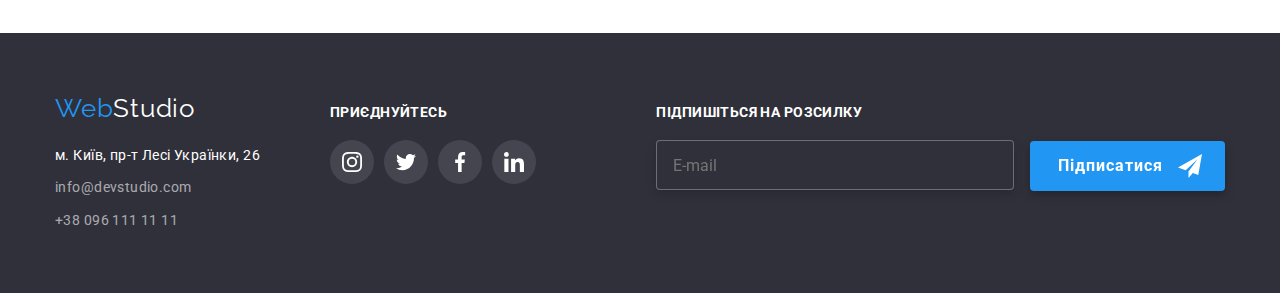
==== commit 003feb21: "hw7" ====
--- a/portfolio.html
+++ b/portfolio.html
@@ -13,7 +13,6 @@
       rel="stylesheet"
     />
     <link rel="stylesheet" href="./css/main.min.css">
-    <link rel="stylesheet" href="./css/styles.css" />
   </head>
   <body>
     <header class="header">
@@ -234,7 +233,7 @@
 <footer class="footer">
   <div class="footer-container container">
     <!-- Адреса та контакти -->
-    <div class="adress-container">
+    <div class="address-container">
       <a href="./index.html" class="logo">Web<span class="studio-white">Studio</span></a>
       <address>
         <ul class="footer-address">
--- a/css/main.min.css
+++ b/css/main.min.css
@@ -1 +1 @@
-body{background-color:tomato}/*# sourceMappingURL=main.min.css.map */+:root{--primary-text-color: #212121;--ordinary-text-color: #757575;--accent-color: #2196f3;--back-color: #ffffff;--studio-black: #000000;--back-section-color: #2f303a;--footer-contact-color: rgba(255, 255, 255, 0.6);--button-color: #f5f4fa;--wrapper-color: #eeeeee;--hero-button-bgcolor: #188ce8;--icons-color: #afb1b8;--text-area: rgba(117, 117, 117, 0.5);--animation-orinary: 250ms;--cubic-ordinary: cubic-bezier(0.4, 0, 0.2, 1)}.visually-hidden,.advantages__title--hidden{position:absolute;white-space:nowrap;width:1px;height:1px;overflow:hidden;border:0;padding:0;clip:rect(0 0 0 0);-webkit-clip-path:inset(50%);clip-path:inset(50%);margin:-1px}body{background-color:var(--back-color);color:var(--primary-text-color);font-family:Roboto,sans-serif}.container{width:1200px;padding:0 15px;margin:0 auto}.section{padding-top:94px;padding-bottom:94px}.promotion-text{color:var(--ordinary-text-color);font-size:16px;line-height:1.88;text-align:center;letter-spacing:.03em;margin-bottom:16px}.name-text{font-weight:500;font-size:16px;line-height:1.19;text-align:center;letter-spacing:.03em;margin-bottom:10px}a{text-decoration:none;color:inherit}ul,ol{list-style:none;margin:0;padding:0}img{display:block;max-width:100%;height:auto}button{font:inherit;border:none;padding:0;background-color:rgba(0,0,0,0);cursor:pointer}h1,h2,h3{margin:0}p{margin:0}textarea{resize:none}.buttons .btn{color:var(--primary-text-color);background-color:var(--button-color);font-family:"Roboto";font-weight:500;font-size:16px;line-height:1.63;text-align:center;letter-spacing:.03em;cursor:pointer;padding:6px 22px;border-radius:4px;-webkit-transition:color var(--animation-orinary) var(--cubic-ordinary),background-color var(--animation-orinary) var(--cubic-ordinary),-webkit-box-shadow var(--animation-orinary) var(--cubic-ordinary);transition:color var(--animation-orinary) var(--cubic-ordinary),background-color var(--animation-orinary) var(--cubic-ordinary),-webkit-box-shadow var(--animation-orinary) var(--cubic-ordinary);transition:color var(--animation-orinary) var(--cubic-ordinary),background-color var(--animation-orinary) var(--cubic-ordinary),box-shadow var(--animation-orinary) var(--cubic-ordinary);transition:color var(--animation-orinary) var(--cubic-ordinary),background-color var(--animation-orinary) var(--cubic-ordinary),box-shadow var(--animation-orinary) var(--cubic-ordinary),-webkit-box-shadow var(--animation-orinary) var(--cubic-ordinary)}.buttons .btn:hover,.buttons .btn:focus{color:var(--back-color);background-color:var(--accent-color);-webkit-box-shadow:0px 3px 1px rgba(0,0,0,.1),0px 1px 2px rgba(0,0,0,.08),0px 2px 2px rgba(0,0,0,.12);box-shadow:0px 3px 1px rgba(0,0,0,.1),0px 1px 2px rgba(0,0,0,.08),0px 2px 2px rgba(0,0,0,.12)}.buttons{display:-webkit-box;display:-ms-flexbox;display:flex;-webkit-box-pack:center;-ms-flex-pack:center;justify-content:center;margin-bottom:50px}.buttons .nav__item:not(:last-child),.buttons .item:not(:last-child){margin-right:8px}.header{border-bottom:1px solid #ececec}.header__container{display:-webkit-box;display:-ms-flexbox;display:flex;-webkit-box-align:center;-ms-flex-align:center;align-items:center}.hero{height:600px;max-width:1600px;margin-left:auto;margin-right:auto;background-image:-webkit-gradient(linear, left top, left bottom, from(rgba(47, 48, 58, 0.4)), to(rgba(47, 48, 58, 0.4))),url("../images/hero-background.jpg");background-image:linear-gradient(rgba(47, 48, 58, 0.4), rgba(47, 48, 58, 0.4)),url("../images/hero-background.jpg");background-repeat:no-repeat;background-size:cover;background-position:center;background-color:var(--back-section-color)}.hero__title{color:var(--back-color);width:696px;font-weight:900;font-size:44px;line-height:1.36;letter-spacing:.06em;text-transform:uppercase;margin-left:auto;margin-right:auto;margin-bottom:30px}.hero--style{background-color:var(--back-section-color);text-align:center;padding:200px 0}.hero__button{color:var(--back-color);background-color:var(--accent-color);font-family:inherit;font-weight:700;font-size:16px;line-height:1.88;letter-spacing:.06em;cursor:pointer;border-radius:4px;padding:10px 32px;-webkit-filter:drop-shadow(0px 4px 4px rgba(0, 0, 0, 0.25));filter:drop-shadow(0px 4px 4px rgba(0, 0, 0, 0.25));-webkit-transition:background-color var(--animation-orinary) var(--cubic-ordinary);transition:background-color var(--animation-orinary) var(--cubic-ordinary)}.hero__button:hover,.hero__button:focus{background-color:var(--hero-button-bgcolor)}.logo{color:var(--accent-color);font-family:Raleway,sans-serif;font-size:26px;line-height:1.2;letter-spacing:.03em;text-decoration:none}.logo__color{color:var(--studio-black)}.header__logo{display:inline-block;padding-top:24px;padding-bottom:25px;margin-right:93px}.footer .logo{display:inline-block;margin-bottom:20px}.studio-white{color:var(--back-color)}.nav{display:-webkit-box;display:-ms-flexbox;display:flex}.nav__link{display:block}.nav__contacts .nav__link{display:-webkit-box;display:-ms-flexbox;display:flex;-webkit-box-align:center;-ms-flex-align:center;align-items:center}.nav__icon{fill:currentColor;margin-right:10px}.nav__list{display:-webkit-box;display:-ms-flexbox;display:flex}.nav__link--current::after{content:"";position:absolute;display:block;width:100%;height:4px;background:#2196f3;border-radius:2px;bottom:0}.nav__contacts{display:-webkit-box;display:-ms-flexbox;display:flex;margin-left:auto;-webkit-box-align:baseline;-ms-flex-align:baseline;align-items:baseline;-webkit-box-pack:center;-ms-flex-pack:center;justify-content:center}.nav__list .nav__item:not(:last-child),.nav__contacts .nav__item:not(:last-child){margin-right:50px}.nav__list .nav__link{position:relative;color:var(--primary-text-color);padding-top:32px;padding-bottom:32px;font-weight:500;font-size:14px;line-height:1.14;letter-spacing:.02em;text-decoration:none;-webkit-transition:color var(--animation-orinary) var(--cubic-ordinary);transition:color var(--animation-orinary) var(--cubic-ordinary)}.nav__list .nav__link:hover,.nav__list .nav__link:focus{color:var(--accent-color)}.nav__list .nav__link--current{color:var(--accent-color)}.nav__contacts .nav__link{padding-top:32px;padding-bottom:32px}.nav__contacts .nav__link--text{color:var(--ordinary-text-color);text-decoration:none;font-weight:500;font-size:14px;line-height:1.14px;letter-spacing:.02em;-webkit-transition:color var(--animation-orinary) var(--cubic-ordinary);transition:color var(--animation-orinary) var(--cubic-ordinary)}.nav__contacts .nav__link--text:hover,.nav__contacts .nav__link--text:focus{color:var(--accent-color)}.footer{padding-top:60px;padding-bottom:60px;background-color:var(--back-section-color)}.footer-address .nav__item:not(:last-child){margin-bottom:9px}.footer-container{display:-webkit-box;display:-ms-flexbox;display:flex;-webkit-box-align:baseline;-ms-flex-align:baseline;align-items:baseline}.footer-socials .icon{fill:var(--back-color)}.footer-contacts{color:var(--footer-contact-color);font-style:normal;font-size:14px;line-height:1.7;letter-spacing:.03em;text-decoration:none;-webkit-transition:color var(--animation-orinary) var(--cubic-ordinary);transition:color var(--animation-orinary) var(--cubic-ordinary)}.footer-contacts:hover,.footer-contacts:focus{color:var(--accent-color)}.footer .item-icon{display:-webkit-box;display:-ms-flexbox;display:flex}.footer .item-icon:not(:last-child){margin-right:10px}.footer-socials .icon-link{border-radius:50%;background:rgba(255,255,255,.1)}.footer-socials .icon-link:hover,.footer-socials .icon-link:focus{background-color:var(--accent-color)}.subscribe{margin-left:auto}.subscribe-button{position:relative;padding-top:10px;padding-bottom:10px;padding-left:28px;padding-right:62px}.subscribe-icon{position:absolute;top:13px;left:148px}.email-line{padding:15px 16px;outline:rgba(0,0,0,0);background-color:var(--back-section-color);width:358px;height:50px;border:1px solid rgba(255,255,255,.3);-webkit-filter:drop-shadow(0px 4px 4px rgba(0, 0, 0, 0.15));filter:drop-shadow(0px 4px 4px rgba(0, 0, 0, 0.15));border-radius:4px;margin-right:12px;-webkit-transition:border-color var(--animation-orinary) var(--cubic-ordinary);transition:border-color var(--animation-orinary) var(--cubic-ordinary)}.email-line:hover,.email-line:focus{border-color:var(--accent-color);outline:1px solid rgba(0,0,0,0);color:rgba(255,255,255,.6)}.address{color:var(--back-color);font-style:normal;font-size:14px;line-height:1.7;letter-spacing:.03em;text-decoration:none}.address-container{margin-right:70px}.footer-socials .title,.subscribe .title{font-size:14px;line-height:1.14;letter-spacing:.03em;text-transform:uppercase;color:var(--back-color);margin-bottom:20px}.backdrop{position:fixed;top:0;left:0;width:100%;height:100%;-webkit-transition:opacity var(--animation-orinary),visibility var(--animation-orinary);transition:opacity var(--animation-orinary),visibility var(--animation-orinary);background-color:rgba(0,0,0,.5)}.backdrop.is-hidden{opacity:0;visibility:hidden;pointer-events:none}.backdrop.is-hidden .modal{opacity:0;-webkit-transform:translateX(-50%) translateY(-50%);transform:translateX(-50%) translateY(-50%)}.modal{position:absolute;top:50%;left:50%;-webkit-transform:translateX(-50%) translateY(-50%);transform:translateX(-50%) translateY(-50%);padding:40px;width:528px;background-color:var(--back-color);-webkit-box-shadow:0px 1px 3px rgba(0,0,0,.12),0px 1px 1px rgba(0,0,0,.14),0px 2px 1px rgba(0,0,0,.2);box-shadow:0px 1px 3px rgba(0,0,0,.12),0px 1px 1px rgba(0,0,0,.14),0px 2px 1px rgba(0,0,0,.2);border-radius:4px;-webkit-transition:opacity var(--animation-orinary) ease-in var(--animation-orinary),-webkit-transform 400ms ease-in var(--animation-orinary);transition:opacity var(--animation-orinary) ease-in var(--animation-orinary),-webkit-transform 400ms ease-in var(--animation-orinary);transition:opacity var(--animation-orinary) ease-in var(--animation-orinary),transform 400ms ease-in var(--animation-orinary);transition:opacity var(--animation-orinary) ease-in var(--animation-orinary),transform 400ms ease-in var(--animation-orinary),-webkit-transform 400ms ease-in var(--animation-orinary)}.modal-btn{position:absolute;top:8px;right:8px;display:-webkit-box;display:-ms-flexbox;display:flex;-webkit-box-align:center;-ms-flex-align:center;align-items:center;-webkit-box-pack:center;-ms-flex-pack:center;justify-content:center;width:30px;height:30px;padding:0;border:1px solid rgba(0,0,0,.1);border-radius:50%;background-color:rgba(0,0,0,0)}.modal-button{display:block;margin-left:auto;margin-right:auto;margin-top:20px;padding-left:52px;padding-right:52px}.modal-title{display:block;font-weight:700;font-size:20px;line-height:1.15;text-align:center;letter-spacing:.03em;margin-bottom:12px}.modal-comment{font-size:12px;line-height:1.1666666667;letter-spacing:.01em;color:var(--ordinary-text-color)}.modal-icon{position:absolute;left:12px;top:50%;z-index:10;-webkit-transition:fill var(--animation-orinary) var(--cubic-ordinary);transition:fill var(--animation-orinary) var(--cubic-ordinary)}.modal-close{outline:rgba(0,0,0,0);-webkit-transition:fill var(--animation-orinary) var(--cubic-ordinary);transition:fill var(--animation-orinary) var(--cubic-ordinary)}.modal-close:hover,.modal-close:focus{fill:var(--accent-color)}.modal-label{display:-webkit-box;display:-ms-flexbox;display:flex;-webkit-box-orient:vertical;-webkit-box-direction:normal;-ms-flex-direction:column;flex-direction:column;gap:4px;position:relative}.modal-label:not(:last-child){margin-bottom:10px}.modal-label>input,.modal-label>textarea{border:1px solid rgba(33,33,33,.2);border-radius:4px}.modal-label>input{position:relative;padding-top:10px;padding-bottom:10px;padding-left:34px;padding-right:4px;-webkit-transition:border-color var(--animation-orinary) var(--cubic-ordinary),fill var(--animation-orinary) var(--cubic-ordinary);transition:border-color var(--animation-orinary) var(--cubic-ordinary),fill var(--animation-orinary) var(--cubic-ordinary)}.modal-label>input:hover,.modal-label>input:focus{outline:rgba(0,0,0,0);border-color:var(--accent-color)}.modal-label>input:hover+.modal-icon,.modal-label>input:focus+.modal-icon{fill:var(--accent-color)}.modal-label>textarea{padding:12px 16px;width:100%;height:120px;margin-bottom:20px;-webkit-transition:border-color var(--animation-orinary) var(--cubic-ordinary);transition:border-color var(--animation-orinary) var(--cubic-ordinary)}.modal-label>textarea::-webkit-input-placeholder{font-size:12px;line-height:1.1666666667;letter-spacing:.01em;color:var(--text-area)}.modal-label>textarea::-moz-placeholder{font-size:12px;line-height:1.1666666667;letter-spacing:.01em;color:var(--text-area)}.modal-label>textarea:-ms-input-placeholder{font-size:12px;line-height:1.1666666667;letter-spacing:.01em;color:var(--text-area)}.modal-label>textarea::-ms-input-placeholder{font-size:12px;line-height:1.1666666667;letter-spacing:.01em;color:var(--text-area)}.modal-label>textarea::placeholder{font-size:12px;line-height:1.1666666667;letter-spacing:.01em;color:var(--text-area)}.modal-label>textarea:hover,.modal-label>textarea:focus{outline:rgba(0,0,0,0);border-color:var(--accent-color)}.modal-form-agreement{display:-webkit-box;display:-ms-flexbox;display:flex;-webkit-box-pack:center;-ms-flex-pack:center;justify-content:center;-webkit-box-align:center;-ms-flex-align:center;align-items:center;gap:7px}.modal-form-checkbox{-webkit-appearance:none;-moz-appearance:none;appearance:none;width:16px;height:15px;color:var(--primary-text-color);border:2px solid;border-radius:2px;cursor:pointer;-webkit-transition:color var(--animation-orinary) var(--cubic-ordinary),background-color var(--animation-orinary) var(--cubic-ordinary);transition:color var(--animation-orinary) var(--cubic-ordinary),background-color var(--animation-orinary) var(--cubic-ordinary)}.modal-form-checkbox:checked{border-color:var(--accent-color);background-color:var(--accent-color);-webkit-transition:border-color var(--animation-orinary) var(--cubic-ordinary),background-color var(--animation-orinary) var(--cubic-ordinary);transition:border-color var(--animation-orinary) var(--cubic-ordinary),background-color var(--animation-orinary) var(--cubic-ordinary)}.modal-form-descr{color:var(--ordinary-text-color);font-size:14px;line-height:1.7142857143;letter-spacing:.03em}.modal-form-link{color:var(--accent-color);text-decoration:underline}.checkbox-wrap{position:relative;display:-webkit-inline-box;display:-ms-inline-flexbox;display:inline-flex}.checkbox-icon{position:absolute;top:50%;left:50%;-webkit-transform:translate(-50%, -50%);transform:translate(-50%, -50%)}.regular-customers{display:-webkit-box;display:-ms-flexbox;display:flex;-webkit-box-pack:center;-ms-flex-pack:center;justify-content:center;gap:30px}.clients-link{display:-webkit-box;display:-ms-flexbox;display:flex;-webkit-box-pack:center;-ms-flex-pack:center;justify-content:center;-webkit-box-align:center;-ms-flex-align:center;align-items:center;width:170px;height:92px;border:solid 1px var(--icons-color);border-radius:4px;outline:rgba(0,0,0,0);-webkit-transition:border-color var(--animation-orinary) var(--cubic-ordinary);transition:border-color var(--animation-orinary) var(--cubic-ordinary)}.clients-link:hover,.clients-link:focus{border-color:var(--accent-color)}.clients-link:hover>.icon,.clients-link:focus>.icon{fill:var(--accent-color)}.portfolio-title{color:var(--primary-text-color);font-size:18px;line-height:2;letter-spacing:.06em;margin-bottom:4px}.portfolio-text{color:var(--ordinary-text-color);font-size:16px;line-height:1.88;letter-spacing:.03em}.examples{display:-webkit-box;display:-ms-flexbox;display:flex;-ms-flex-wrap:wrap;flex-wrap:wrap;gap:30px}.examples .nav__item{-ms-flex-preferred-size:calc((100% - 60px)/3);flex-basis:calc((100% - 60px)/3)}.wrapper{z-index:10;position:relative;background:#fff;padding:20px 24px;border-right:1px solid var(--wrapper-color);border-bottom:1px solid var(--wrapper-color);border-left:1px solid var(--wrapper-color)}.decoration{position:relative;overflow:hidden;display:block;outline:rgba(0,0,0,0);-webkit-transition-property:-webkit-transform,-webkit-box-shadow;transition-property:-webkit-transform,-webkit-box-shadow;transition-property:transform,box-shadow;transition-property:transform,box-shadow,-webkit-transform,-webkit-box-shadow;-webkit-transition-timing-function:var(--cubic-ordinary);transition-timing-function:var(--cubic-ordinary);-webkit-transition-duration:var(--animation-orinary);transition-duration:var(--animation-orinary)}.decoration:hover,.decoration:focus{-webkit-box-shadow:0px 1px 1px rgba(0,0,0,.12),0px 4px 4px rgba(0,0,0,.06),1px 4px 6px rgba(0,0,0,.16);box-shadow:0px 1px 1px rgba(0,0,0,.12),0px 4px 4px rgba(0,0,0,.06),1px 4px 6px rgba(0,0,0,.16)}.overlay{position:absolute;top:0;left:0;width:100%;height:100%;background:rgba(33,150,243,.9);padding:63px 24px;-webkit-transform:translateY(100%);transform:translateY(100%);-webkit-transition:-webkit-transform var(--animation-orinary) var(--cubic-ordinary);transition:-webkit-transform var(--animation-orinary) var(--cubic-ordinary);transition:transform var(--animation-orinary) var(--cubic-ordinary);transition:transform var(--animation-orinary) var(--cubic-ordinary), -webkit-transform var(--animation-orinary) var(--cubic-ordinary)}.overlay-text{font-size:18px;line-height:1.56;letter-spacing:.03em;color:#fff}.decoration:hover .overlay,.decoration:focus .overlay{-webkit-transform:translateY(0);transform:translateY(0)}.our-team{background-color:var(--button-color)}.employee{background-color:var(--back-color);-webkit-box-shadow:0px 1px 3px rgba(0,0,0,.12),0px 1px 1px rgba(0,0,0,.14),0px 2px 1px rgba(0,0,0,.2);box-shadow:0px 1px 3px rgba(0,0,0,.12),0px 1px 1px rgba(0,0,0,.14),0px 2px 1px rgba(0,0,0,.2)}.team-list{display:-webkit-box;display:-ms-flexbox;display:flex}.team-list .employee:not(:last-child){margin-right:30px}.cards-bottom{padding-top:30px;padding-bottom:30px}.item-icon{display:-webkit-box;display:-ms-flexbox;display:flex;max-width:270px;gap:10px;-webkit-box-pack:center;-ms-flex-pack:center;justify-content:center;-webkit-box-align:center;-ms-flex-align:center;align-items:center}.icon{fill:var(--icons-color);-webkit-transition:fill var(--animation-orinary) var(--cubic-ordinary);transition:fill var(--animation-orinary) var(--cubic-ordinary)}.icon-link{width:44px;height:44px;border-radius:50%;display:-webkit-box;display:-ms-flexbox;display:flex;-webkit-box-align:center;-ms-flex-align:center;align-items:center;-webkit-box-pack:center;-ms-flex-pack:center;justify-content:center;-webkit-transition:background-color var(--animation-orinary) var(--cubic-ordinary);transition:background-color var(--animation-orinary) var(--cubic-ordinary)}.icon-link:hover,.icon-link:focus{background-color:var(--accent-color)}.icon-link:hover>.icon,.icon-link:focus>.icon{fill:var(--back-color)}.activity,.activity__list{display:-webkit-box;display:-ms-flexbox;display:flex;padding-top:0}.activity__item{position:relative;width:370px;height:294px}.activity__item:not(:last-child){margin-right:30px}.activity .title{display:block;position:absolute;width:100%;bottom:0;padding-top:27px;padding-bottom:27px;margin-bottom:0;color:var(--back-color);background:rgba(47,48,58,.8);font-size:14px;text-align:center;text-transform:uppercase}.section-title,.activity__title{font-size:36px;line-height:1.17;text-align:center;letter-spacing:.03em;margin-bottom:50px}.advantages .section{padding-bottom:47px}.advantages__desc{color:var(--ordinary-text-color);font-size:14px;line-height:1.7142857143;letter-spacing:.03em}.advantages__icon{display:-webkit-box;display:-ms-flexbox;display:flex;-webkit-box-pack:center;-ms-flex-pack:center;justify-content:center;-webkit-box-align:center;-ms-flex-align:center;align-items:center;width:270px;height:120px;margin-bottom:30px;background-color:var(--button-color);border-radius:4px}.advantages__list{display:-webkit-box;display:-ms-flexbox;display:flex}.advantages__list .advantages__item:not(:last-child){margin-right:30px}.advantages__list .advantages__item{width:270px}.advantages__list .title{font-size:14px;line-height:1.14;letter-spacing:.03em;text-transform:uppercase;margin-bottom:10px}/*# sourceMappingURL=main.min.css.map */